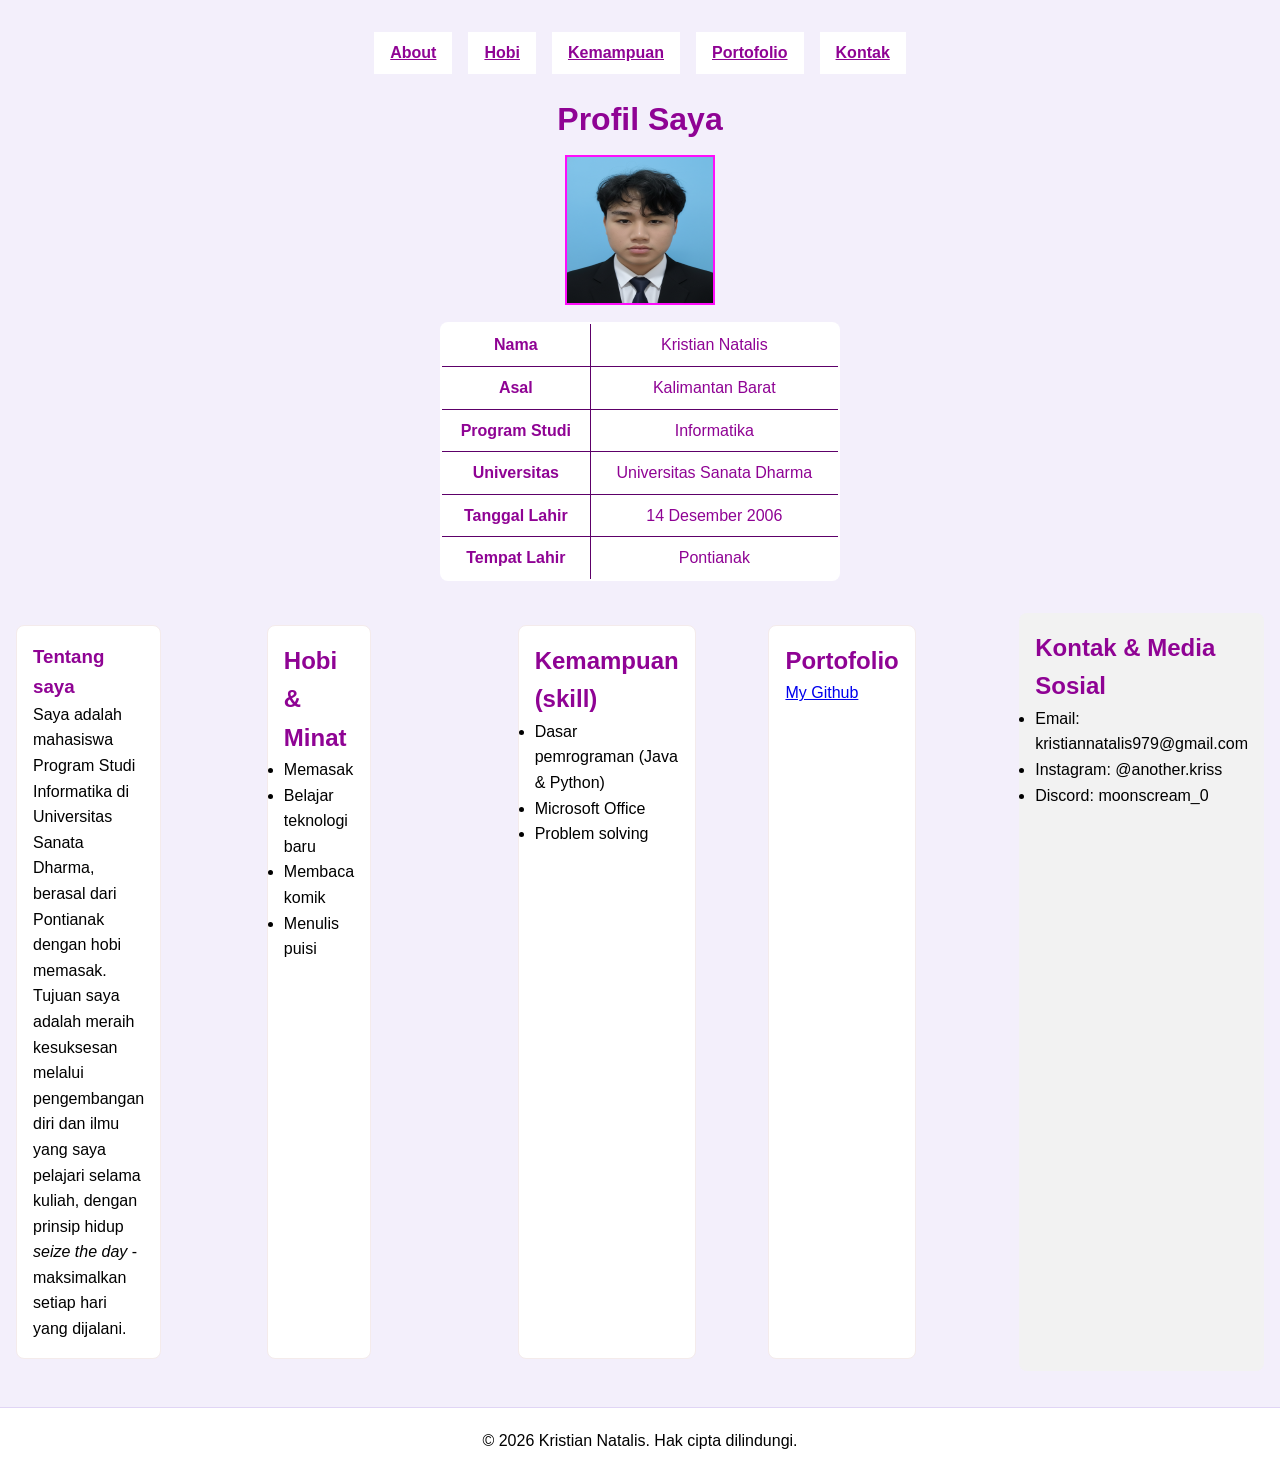
==== ProfilSemantik_255314019.html @ 9b44f3ac "Update ProfilSemantik_255314019.html" ====
<!DOCTYPE html>
<html lang="id">
<head>
    <meta charset="UTF-8">
    <meta name="viewport" content="width=device-width, initial-scale=1.0">
    <title>Profil Diri Saya</title>
    <link rel="stylesheet" href="ProfilSemantik.css">
</head>
<body>
    <header>
        <div class="center-content">
            <nav>
                <a href="#Tentang" class="color-text">About</a>
                <a href="#Hobi" class="color-text">Hobi</a>
                <a href="#Kemampuan" class="color-text">Kemampuan</a>
                <a href="#Portofolio" class="color-text">Portofolio</a>
                <a href="#Kontak" class="color-text">Kontak</a>
            </nav>
            <h1 class="color-text">Profil Saya</h1>
            <img src="foto.png" alt="Foto Profil">

            <table class="color-text">
                <tr>
                    <td><b>Nama</b></td>
                    <td>Kristian Natalis</td>
                </tr>
                <tr>
                    <td><b>Asal</b></td>
                    <td>Kalimantan Barat</td>
                </tr>
                <tr>
                    <td><b>Program Studi</b></td>
                    <td>Informatika</td>
                </tr>
                <tr>
                    <td><b>Universitas</b></td>
                    <td>Universitas Sanata Dharma</td>
                </tr>
                <tr>
                    <td><b>Tanggal Lahir</b></td>
                    <td>14 Desember 2006</td>
                </tr>
                <tr>
                    <td><b>Tempat Lahir</b></td>
                    <td>Pontianak</td>
                </tr>
            </table>
        </div>
    </header>

    <main>
        <section id="Tentang" class="daftar-artikel">
            <article>
                <h3 class="color-text">Tentang saya</h3>
                <p>
                    Saya adalah mahasiswa Program Studi Informatika di Universitas Sanata Dharma, berasal dari Pontianak dengan hobi memasak.
                    Tujuan saya adalah meraih kesuksesan melalui pengembangan diri dan ilmu yang saya pelajari selama kuliah, dengan prinsip hidup <i>seize the day</i> - maksimalkan setiap hari yang dijalani.
                </p>
            </article>
        </section>

        <section id="Hobi" class="daftar-artikel">
            <article>
                <h2 class="color-text">Hobi &amp; Minat</h2>
                <ul>
                    <li>Memasak</li>
                    <li>Belajar teknologi baru</li>
                    <li>Membaca komik</li>
                    <li>Menulis puisi</li>
                </ul>
            </article>
        </section>

        <section id="Kemampuan" class="daftar-artikel">
            <article>
                <h2 class="color-text">Kemampuan (skill)</h2>
                <ul>
                    <li>Dasar pemrograman (Java &amp; Python)</li>
                    <li>Microsoft Office</li>
                    <li>Problem solving</li>
                </ul>
            </article>
        </section>

        <section id="Portofolio" class="daftar-artikel">
            <article>
                <h2 class="color-text">Portofolio</h2>
                <a href="https://github.com/kristianNatalis">My Github</a>
            </article>
        </section>

        <aside id="Kontak">
            <h2 class="color-text">Kontak &amp; Media Sosial</h2>
            <ul>
                <li>Email: kristiannatalis979@gmail.com</li>
                <li>Instagram: @another.kriss</li>
                <li>Discord: moonscream_0</li>
            </ul>
        </aside>
    </main>

    <footer>
        <p>&copy; 2026 Kristian Natalis. Hak cipta dilindungi.</p>
    </footer>
</body>
</html>
---- ProfilSemantik.css ----
/* B.2 Reset dasar dan box-sizing */
* {
    margin: 0;
    padding: 0;
    box-sizing: border-box;
}

body {
    font-family: Arial, sans-serif;
    line-height: 1.6;
    background-color: #f3effb;
}

/* B.3 Flexbox pada header dan nav */
header {
    display: flex;
    justify-content: center;
    align-items: center;
    flex-wrap: wrap;
    padding: 16px;
    background-color: #f3effb;
}

nav {
    display: flex;
    flex-wrap: wrap;
    justify-content: center;
    gap: 10px 16px;             
    margin: 16px 0 20px 0;
}

nav a {
    color: #8a0394;              
    font-weight: bold;
    padding: 8px 16px;          /* biar area klik lebih luas*/
    background-color: #ffffff;   /* buat background */
}


/* Elemen Header & Tabel Responsif */
.center-content {
    text-align: center;
    width: 100%;
    max-width: 100%;
}

.center-content table {
    margin-left: auto;
    margin-right: auto;
}

.color-text {
    color: rgb(143, 3, 148);
}

img {
    border: 2px solid #ff0dfb;
    width: 150px;
    height: 150px;
    margin: 10px 0;
}

table {
    border: 2px solid #8a0394;
    border-collapse: collapse;
    width: 100%;
    max-width: 400px;
    background-color: #ffffff;
    border-radius: 8px;
    overflow: hidden;
}

td {
    padding: 8px;
    border: 1px solid #5d0069;
}

/* B.4 CSS Grid pada daftar artikel */
.daftar-artikel {
    display: grid;
    grid-template-columns: 1fr;
    gap: 20px;
    padding: 12px 0;
}

.daftar-artikel article {
    border: 1px solid #f4ebeb;
    border-radius: 8px;
    padding: 16px;
    background-color: #ffffff;
}

/* B.5 Menata main & aside berdampingan */
main {
    display: flex;
    flex-direction: column;
    gap: 20px;
    padding: 16px;
}

aside {
    background-color: #f2f2f2;
    padding: 16px;
    border-radius: 8px;
}

/* B.6 Media query mobile-first */
@media (min-width: 768px) {
    .daftar-artikel {
        grid-template-columns: repeat(2, 1fr);
    }
    main {
        flex-direction: row;
    }
    main > section {
        flex: 3;
    }
    main > aside {
        flex: 1;
    }
}

@media (min-width: 1024px) {
    .daftar-artikel {
        grid-template-columns: repeat(3, 1fr);
    }
}

footer {
    text-align: center;
    padding: 20px;
    background-color: #ffffff;
    border-top: 1px solid #e0d5f5;
    margin-top: 20px;
}
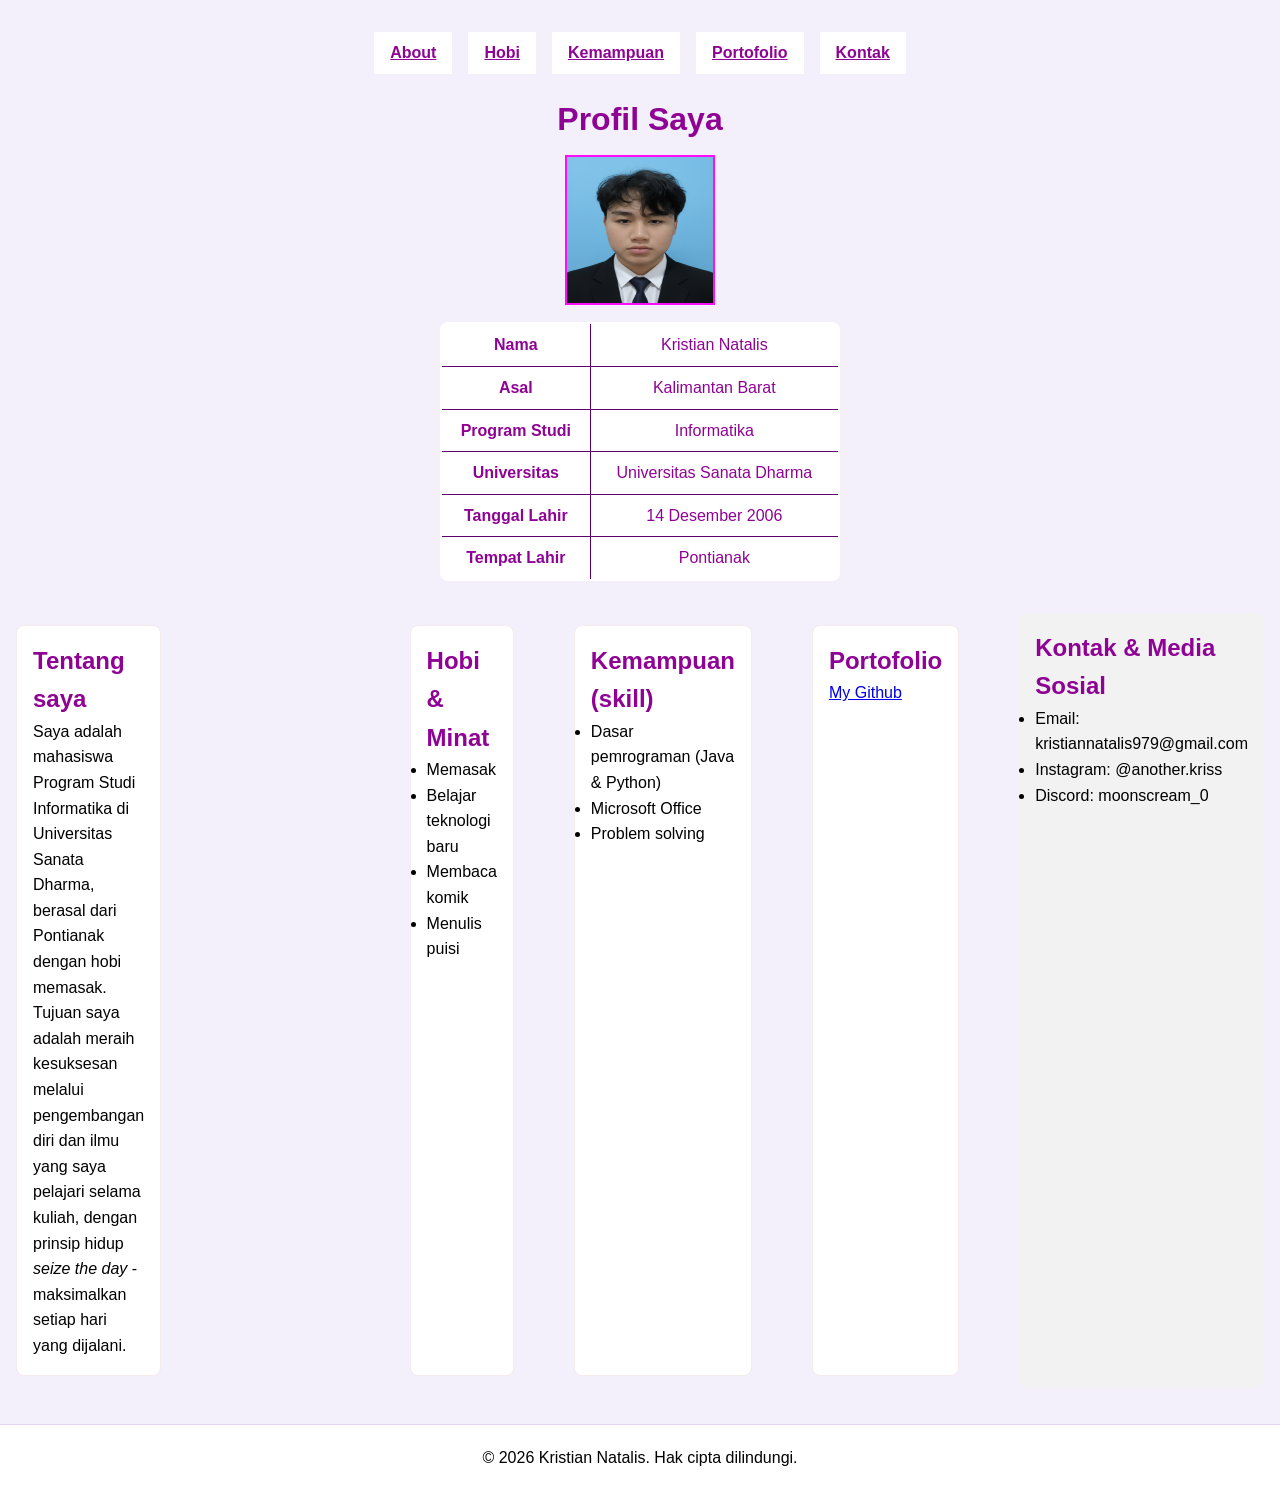
==== commit 28140f74: "Fix HTML structure and update content" ====
--- a/ProfilSemantik_255314019.html
+++ b/ProfilSemantik_255314019.html
@@ -49,17 +49,17 @@
     </header>
 
     <main>
-        <section id="Tentang" class="daftar-artikel">
+        <div id="Tentang" class="daftar-artikel">
             <article>
-                <h3 class="color-text">Tentang saya</h3>
+                <h2 class="color-text">Tentang saya</h2>
                 <p>
                     Saya adalah mahasiswa Program Studi Informatika di Universitas Sanata Dharma, berasal dari Pontianak dengan hobi memasak.
                     Tujuan saya adalah meraih kesuksesan melalui pengembangan diri dan ilmu yang saya pelajari selama kuliah, dengan prinsip hidup <i>seize the day</i> - maksimalkan setiap hari yang dijalani.
                 </p>
             </article>
-        </section>
+        </div>
 
-        <section id="Hobi" class="daftar-artikel">
+        <div id="Hobi" class="daftar-artikel">
             <article>
                 <h2 class="color-text">Hobi &amp; Minat</h2>
                 <ul>
@@ -69,9 +69,9 @@
                     <li>Menulis puisi</li>
                 </ul>
             </article>
-        </section>
+        </div>
 
-        <section id="Kemampuan" class="daftar-artikel">
+        <div id="Kemampuan" class="daftar-artikel">
             <article>
                 <h2 class="color-text">Kemampuan (skill)</h2>
                 <ul>
@@ -80,14 +80,14 @@
                     <li>Problem solving</li>
                 </ul>
             </article>
-        </section>
+        </div>
 
-        <section id="Portofolio" class="daftar-artikel">
+        <div id="Portofolio" class="daftar-artikel">
             <article>
                 <h2 class="color-text">Portofolio</h2>
                 <a href="https://github.com/kristianNatalis">My Github</a>
             </article>
-        </section>
+        </div>
 
         <aside id="Kontak">
             <h2 class="color-text">Kontak &amp; Media Sosial</h2>
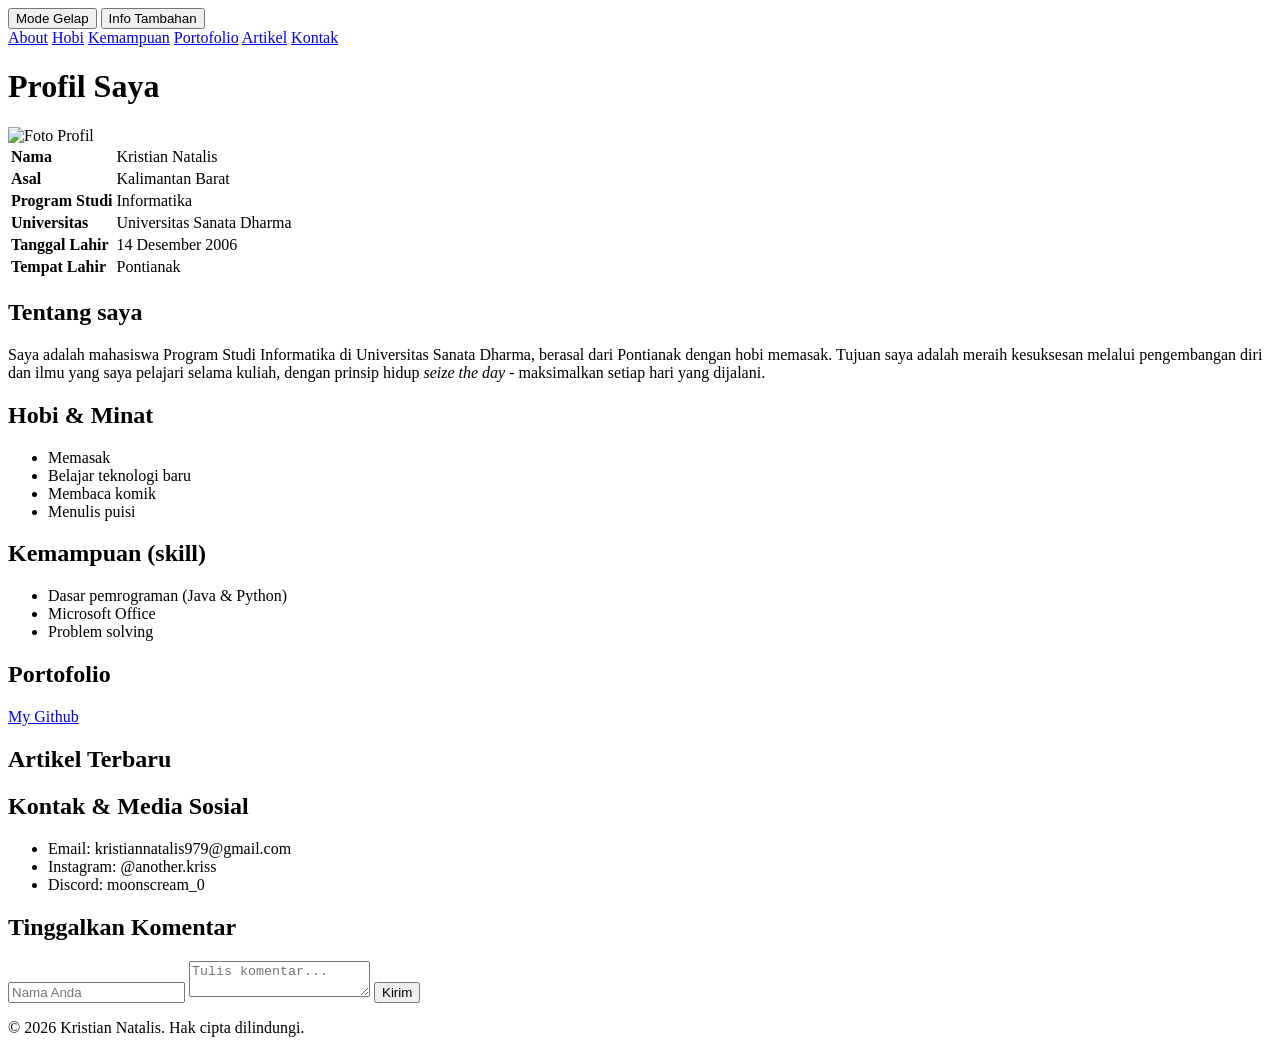
==== commit 2ff8ae0c: "Update ProfilSemantik_255314019.html" ====
--- a/ProfilSemantik_255314019.html
+++ b/ProfilSemantik_255314019.html
@@ -9,13 +9,21 @@
 <body>
     <header>
         <div class="center-content">
+            <!-- Tombol tema & info (Modul 3) -->
+            <nav>
+                <button id="btn-tema">Mode Gelap</button>
+                <button id="btn-info">Info Tambahan</button>
+            </nav>
+
             <nav>
                 <a href="#Tentang" class="color-text">About</a>
                 <a href="#Hobi" class="color-text">Hobi</a>
                 <a href="#Kemampuan" class="color-text">Kemampuan</a>
                 <a href="#Portofolio" class="color-text">Portofolio</a>
+                <a href="#Artikel" class="color-text">Artikel</a>
                 <a href="#Kontak" class="color-text">Kontak</a>
             </nav>
+
             <h1 class="color-text">Profil Saya</h1>
             <img src="foto.png" alt="Foto Profil">
 
@@ -49,18 +57,19 @@
     </header>
 
     <main>
-        <div id="Tentang" class="daftar-artikel">
-            <article>
+        <!-- Semua konten utama dibungkus <section> supaya sejajar dengan <aside> -->
+        <section>
+            <!-- Bagian ini yang disembunyikan/ditampilkan tombol "Info Tambahan" -->
+            <div id="info-tambahan">
+            <article id="Tentang" class="kartu">
                 <h2 class="color-text">Tentang saya</h2>
                 <p>
                     Saya adalah mahasiswa Program Studi Informatika di Universitas Sanata Dharma, berasal dari Pontianak dengan hobi memasak.
                     Tujuan saya adalah meraih kesuksesan melalui pengembangan diri dan ilmu yang saya pelajari selama kuliah, dengan prinsip hidup <i>seize the day</i> - maksimalkan setiap hari yang dijalani.
                 </p>
             </article>
-        </div>
 
-        <div id="Hobi" class="daftar-artikel">
-            <article>
+            <article id="Hobi" class="kartu">
                 <h2 class="color-text">Hobi &amp; Minat</h2>
                 <ul>
                     <li>Memasak</li>
@@ -69,10 +78,8 @@
                     <li>Menulis puisi</li>
                 </ul>
             </article>
-        </div>
 
-        <div id="Kemampuan" class="daftar-artikel">
-            <article>
+            <article id="Kemampuan" class="kartu">
                 <h2 class="color-text">Kemampuan (skill)</h2>
                 <ul>
                     <li>Dasar pemrograman (Java &amp; Python)</li>
@@ -80,14 +87,19 @@
                     <li>Problem solving</li>
                 </ul>
             </article>
-        </div>
 
-        <div id="Portofolio" class="daftar-artikel">
-            <article>
+            <article id="Portofolio" class="kartu">
                 <h2 class="color-text">Portofolio</h2>
                 <a href="https://github.com/kristianNatalis">My Github</a>
             </article>
-        </div>
+            </div>
+
+            <!-- Artikel dirender oleh script.js ke dalam .daftar-artikel -->
+            <div id="Artikel">
+                <h2 class="color-text">Artikel Terbaru</h2>
+                <div class="daftar-artikel"></div>
+            </div>
+        </section>
 
         <aside id="Kontak">
             <h2 class="color-text">Kontak &amp; Media Sosial</h2>
@@ -99,8 +111,19 @@
         </aside>
     </main>
 
+    <section id="komentar">
+        <h2 class="color-text">Tinggalkan Komentar</h2>
+        <form id="form-komentar">
+            <input type="text" id="input-nama" placeholder="Nama Anda" required>
+            <textarea id="input-pesan" placeholder="Tulis komentar..." required></textarea>
+            <button type="submit">Kirim</button>
+        </form>
+        <ul id="daftar-komentar"></ul>
+    </section>
+
     <footer>
         <p>&copy; 2026 Kristian Natalis. Hak cipta dilindungi.</p>
     </footer>
+    <script src="script.js"></script>
 </body>
 </html>
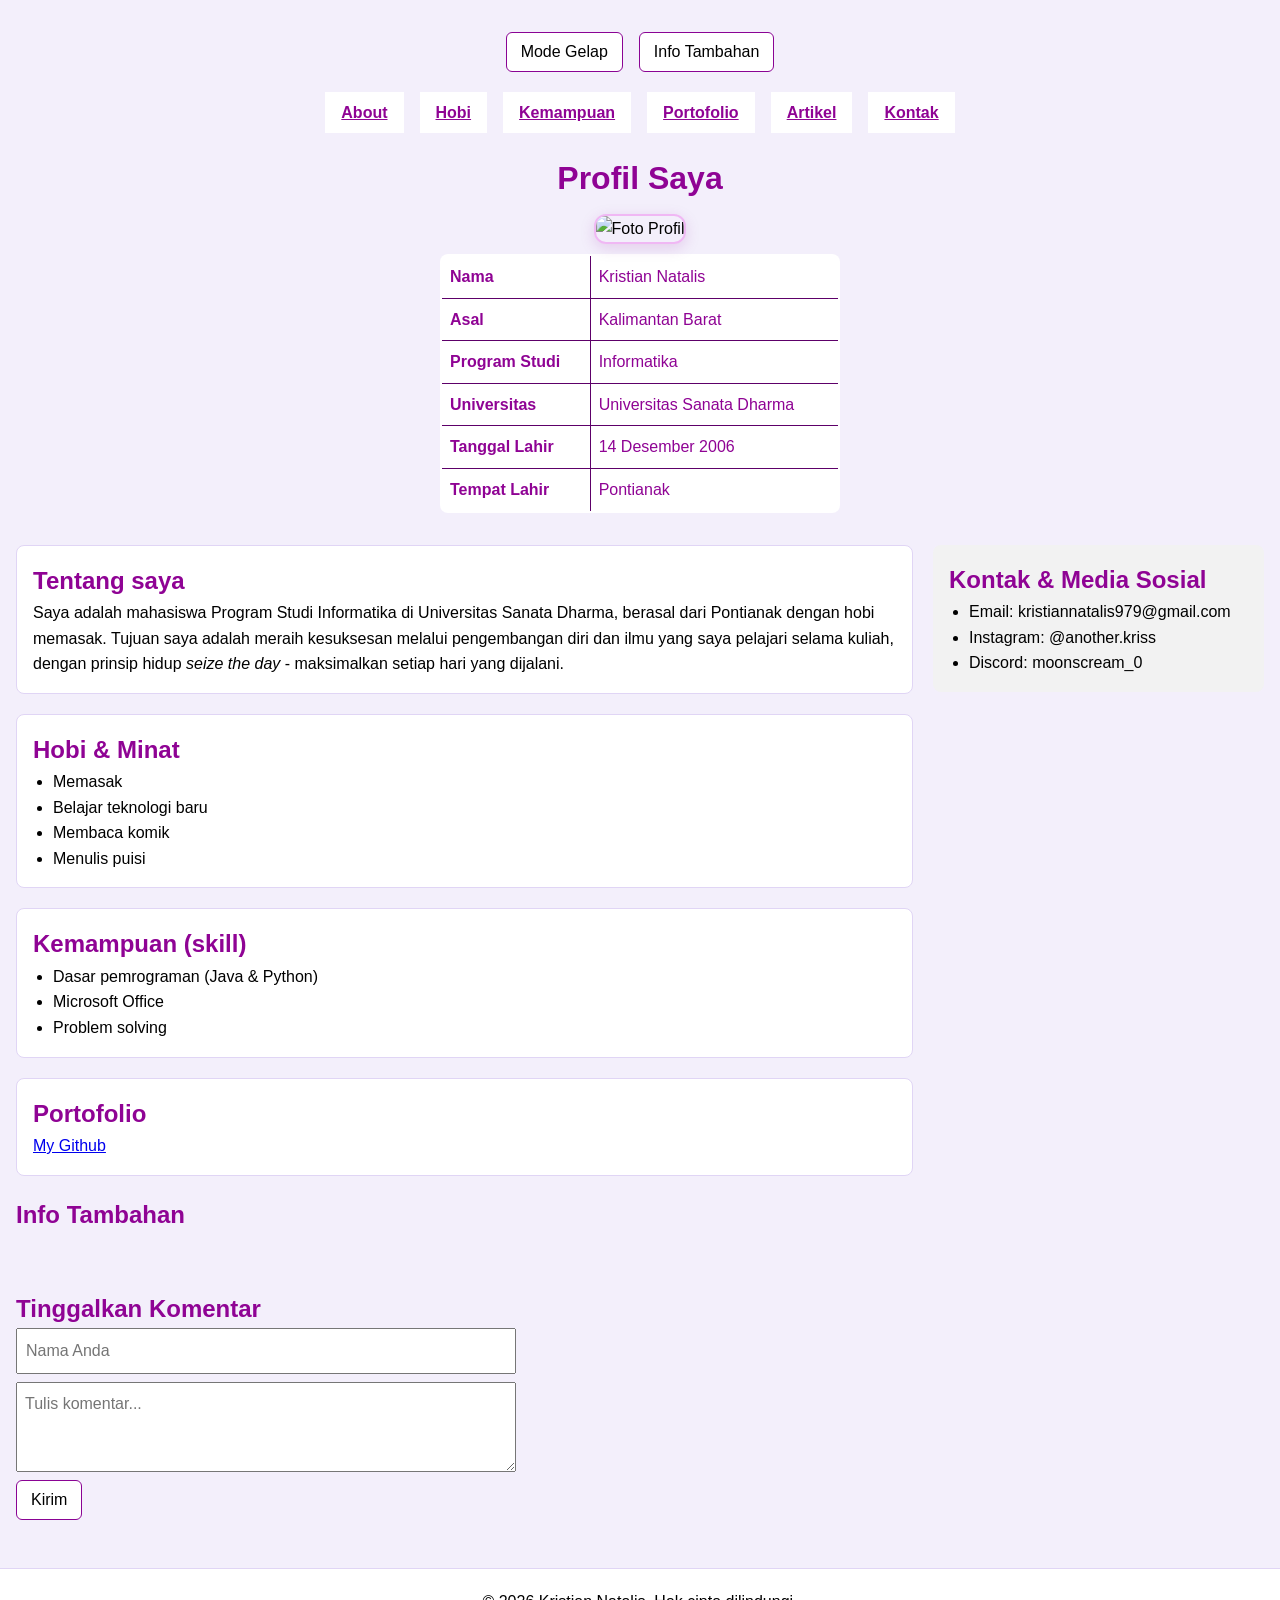
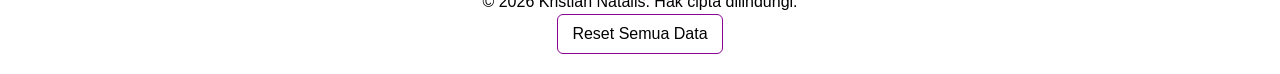
==== commit 6346be7f: "Add reset button to footer Added a reset button to clear all data." ====
--- a/ProfilSemantik_255314019.html
+++ b/ProfilSemantik_255314019.html
@@ -9,7 +9,6 @@
 <body>
     <header>
         <div class="center-content">
-            <!-- Tombol tema & info (Modul 3) -->
             <nav>
                 <button id="btn-tema">Mode Gelap</button>
                 <button id="btn-info">Info Tambahan</button>
@@ -57,9 +56,7 @@
     </header>
 
     <main>
-        <!-- Semua konten utama dibungkus <section> supaya sejajar dengan <aside> -->
         <section>
-            <!-- Bagian ini yang disembunyikan/ditampilkan tombol "Info Tambahan" -->
             <div id="info-tambahan">
             <article id="Tentang" class="kartu">
                 <h2 class="color-text">Tentang saya</h2>
@@ -94,9 +91,8 @@
             </article>
             </div>
 
-            <!-- Artikel dirender oleh script.js ke dalam .daftar-artikel -->
             <div id="Artikel">
-                <h2 class="color-text">Artikel Terbaru</h2>
+                <h2 class="color-text">Info Tambahan</h2>
                 <div class="daftar-artikel"></div>
             </div>
         </section>
@@ -123,6 +119,7 @@
 
     <footer>
         <p>&copy; 2026 Kristian Natalis. Hak cipta dilindungi.</p>
+        <button id="btn-reset">Reset Semua Data</button>
     </footer>
     <script src="script.js"></script>
 </body>
--- a/ProfilSemantik.css
+++ b/ProfilSemantik.css
@@ -0,0 +1,244 @@
+/* B.2 Reset dasar dan box-sizing */
+* {
+    margin: 0;
+    padding: 0;
+    box-sizing: border-box;
+}
+
+body {
+    font-family: Arial, sans-serif;
+    line-height: 1.6;
+    background-color: #f3effb;
+}
+
+/* B.3 Flexbox pada header dan nav */
+header {
+    display: flex;
+    justify-content: center;
+    align-items: center;
+    flex-wrap: wrap;
+    padding: 16px;
+    background-color: #f3effb;
+}
+
+nav {
+    display: flex;
+    flex-wrap: wrap;
+    justify-content: center;
+    gap: 10px 16px;
+    margin: 16px 0 20px 0;
+}
+
+nav a {
+    color: #8a0394;
+    font-weight: bold;
+    padding: 8px 16px;
+    background-color: #ffffff;
+}
+
+button {
+    cursor: pointer;
+    padding: 6px 14px;
+    border: 1px solid #8a0394;
+    border-radius: 6px;
+    background: #ffffff;
+    font: inherit;
+}
+
+/* Elemen Header & Tabel Responsif */
+.center-content {
+    text-align: center;
+    width: 100%;
+    max-width: 100%;
+}
+
+.center-content table {
+    margin-left: auto;
+    margin-right: auto;
+}
+
+.color-text {
+    color: rgb(143, 3, 148);
+}
+
+img {
+    border: 2px solid #ff0dfb;
+    width: 150px;
+    height: 150px;
+    margin: 10px 0;
+}
+
+table {
+    border: 2px solid #8a0394;
+    border-collapse: collapse;
+    width: 100%;
+    max-width: 400px;
+    background-color: #ffffff;
+    border-radius: 8px;
+    overflow: hidden;
+}
+
+td {
+    padding: 8px;
+    border: 1px solid #5d0069;
+    text-align: left;
+}
+
+/* Kartu konten statis (Tentang, Hobi, Kemampuan, Portofolio) */
+.kartu,
+.daftar-artikel article {
+    border: 1px solid #e0d5f5;
+    border-radius: 8px;
+    padding: 16px;
+    background-color: #ffffff;
+}
+
+.kartu ul,
+aside ul {
+    padding-left: 20px;
+}
+
+/* B.4 CSS Grid pada daftar artikel */
+.daftar-artikel {
+    display: grid;
+    grid-template-columns: 1fr;
+    gap: 20px;
+    padding: 12px 0;
+}
+
+.daftar-artikel article button {
+    margin: 8px 8px 0 0;
+}
+
+/* B.5 Menata main & aside berdampingan */
+main {
+    display: flex;
+    flex-direction: column;
+    gap: 20px;
+    padding: 16px;
+}
+
+main > section {
+    display: flex;
+    flex-direction: column;
+    gap: 20px;
+    min-width: 0;
+}
+
+#info-tambahan {
+    display: flex;
+    flex-direction: column;
+    gap: 20px;
+}
+
+aside {
+    background-color: #f2f2f2;
+    padding: 16px;
+    border-radius: 8px;
+    align-self: flex-start;
+}
+
+/* Form komentar */
+#komentar {
+    padding: 16px;
+}
+
+#form-komentar input,
+#form-komentar textarea {
+    display: block;
+    width: 100%;
+    max-width: 500px;
+    margin-bottom: 8px;
+    padding: 8px;
+    font: inherit;
+}
+
+#form-komentar textarea {
+    min-height: 90px;
+}
+
+#daftar-komentar {
+    margin-top: 12px;
+    padding-left: 20px;
+}
+
+/* B.6 Media query mobile-first */
+@media (min-width: 768px) {
+    .daftar-artikel {
+        grid-template-columns: repeat(2, 1fr);
+    }
+    main {
+        flex-direction: row;
+    }
+    main > section {
+        flex: 3;
+    }
+    main > aside {
+        flex: 1;
+    }
+}
+
+@media (min-width: 1024px) {
+    .daftar-artikel {
+        grid-template-columns: repeat(3, 1fr);
+    }
+}
+
+footer {
+    text-align: center;
+    padding: 20px;
+    background-color: #ffffff;
+    border-top: 1px solid #e0d5f5;
+    margin-top: 20px;
+}
+
+/* ===== Dark mode ===== */
+body.dark-mode {
+    background-color: #1a1a1a;
+    color: #f2f2f2;
+}
+
+body.dark-mode header { background-color: #1a1a1a; }
+body.dark-mode footer { background-color: #222; border-top-color: #444; }
+body.dark-mode table { background-color: #222; }
+body.dark-mode nav a { background-color: #333; }
+
+body.dark-mode .kartu,
+body.dark-mode article,
+body.dark-mode aside { border-color: #444; background: #222; }
+
+body.dark-mode button { background: #333; color: #f2f2f2; border-color: #666; }
+
+body.dark-mode a { color: #e48cf0; }
+
+/* ===== Kelas bantu ===== */
+.tersembunyi {
+    display: none !important;
+}
+
+.artikel-hover {
+    background-color: #eef4fb;
+}
+
+/* hover di dark mode (harus setelah aturan dark-mode article) */
+body.dark-mode .artikel-hover {
+    background-color: #2d3a4d;
+}
+
+img {
+    width: 150px;
+    height: 150px;
+    object-fit: cover; /* Memastikan foto tidak terdistorsi */
+    border-radius: 12px; /* Sudut bulat yang halus */
+    border: 2px solid rgba(238, 130, 238, 0.5); 
+    box-shadow: 0 4px 15px rgba(138, 3, 148, 0.15); /* Bayangan lembut di sekeliling foto */
+    margin: 10px 0;
+    transition: transform 0.3s ease, box-shadow 0.3s ease, border-color 0.3s ease;
+}
+
+
+img:hover {
+    transform: translateY(-3px); /* Foto sedikit terangkat */
+    border-color: #8a0394; /* Warna border menyala sesuai tema */
+    box-shadow: 0 8px 20px rgba(138, 3, 148, 0.3); /* Bayangan lebih jelas */
+}
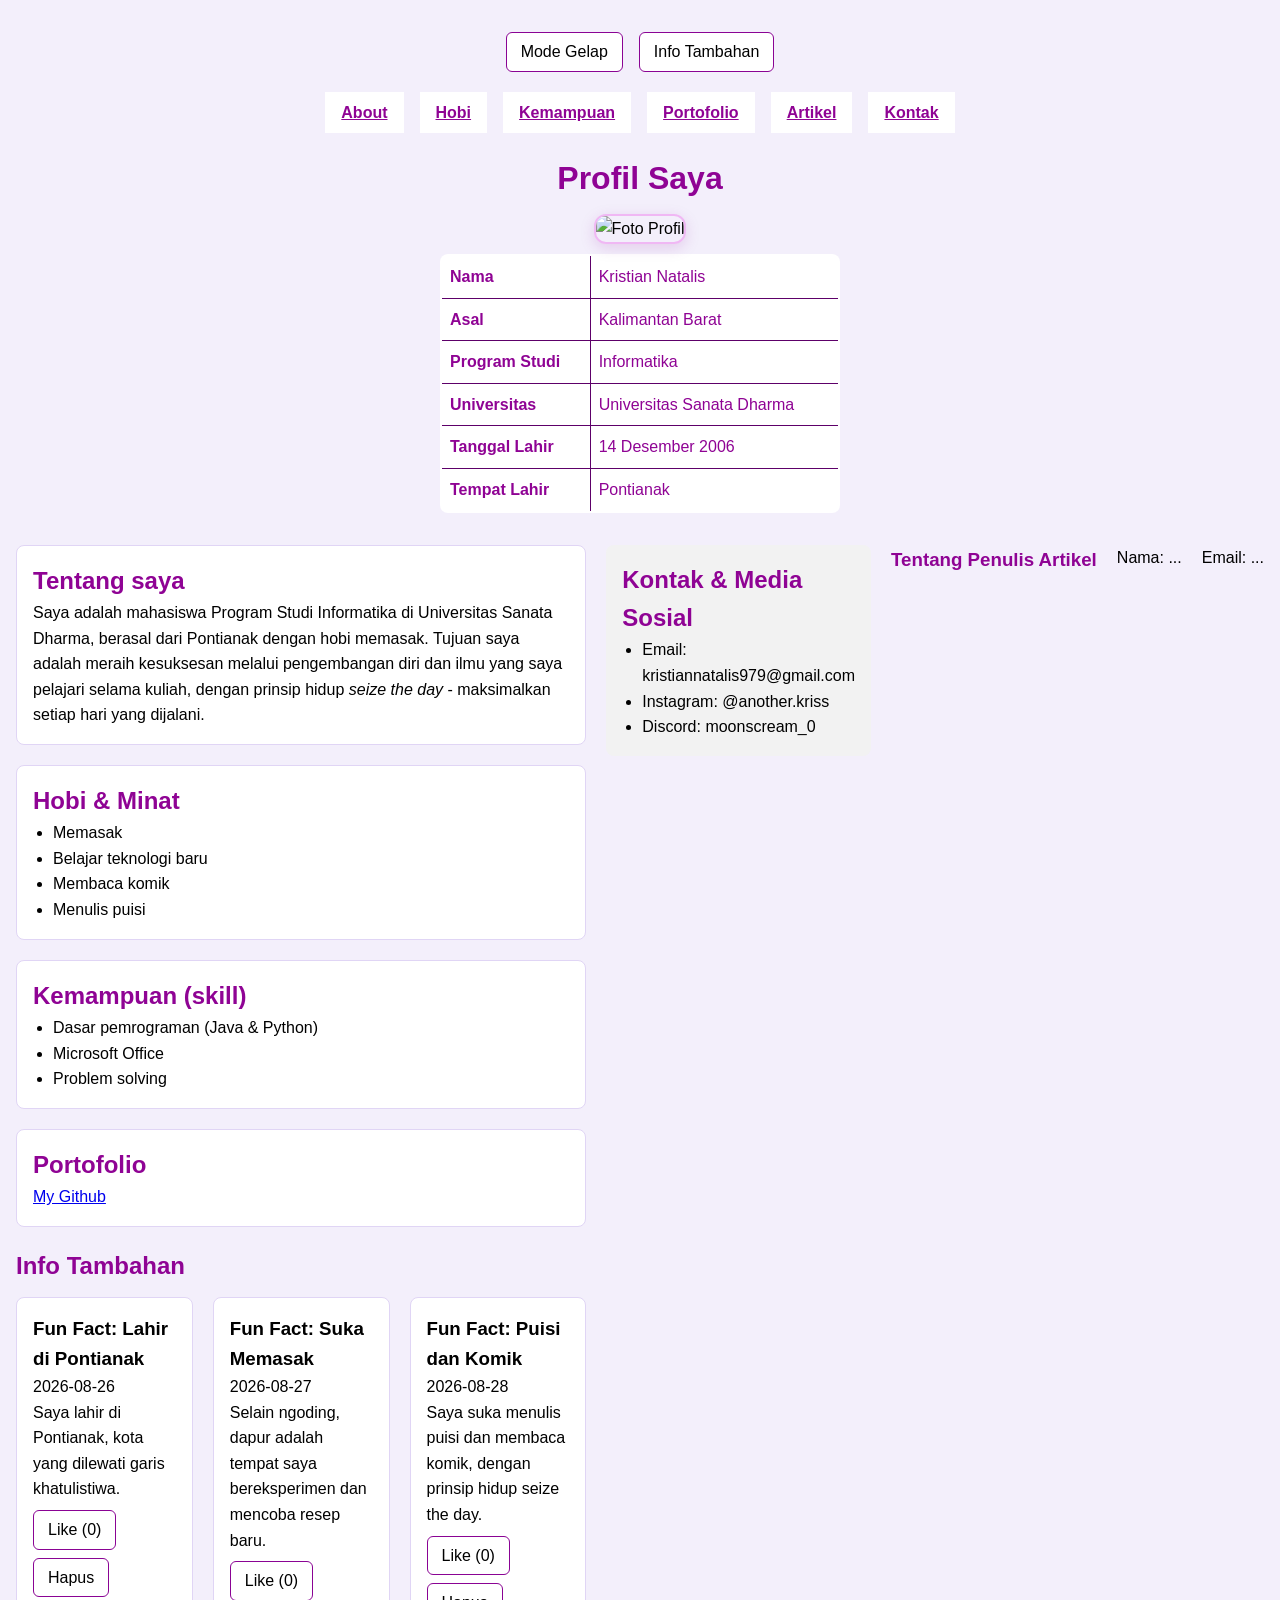
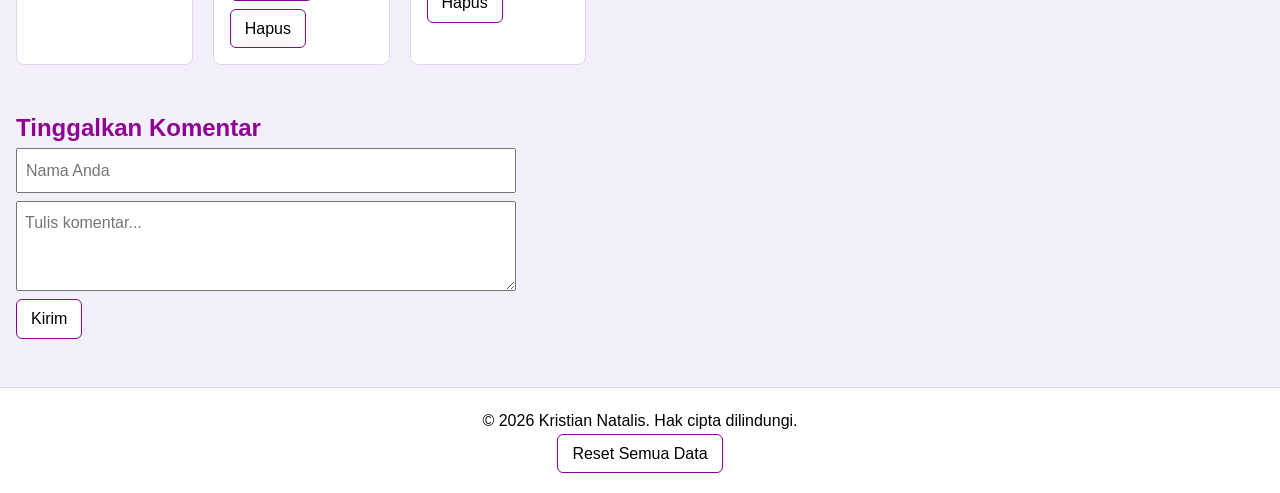
==== commit d0a6f3ad: "Update ProfilSemantik_255314019.html" ====
--- a/ProfilSemantik_255314019.html
+++ b/ProfilSemantik_255314019.html
@@ -93,6 +93,7 @@
 
             <div id="Artikel">
                 <h2 class="color-text">Info Tambahan</h2>
+                <p id="loading" style="display:none;"><span class="spinner"></span> Memuat artikel...</p>
                 <div class="daftar-artikel"></div>
             </div>
         </section>
@@ -103,8 +104,12 @@
                 <li>Email: kristiannatalis979@gmail.com</li>
                 <li>Instagram: @another.kriss</li>
                 <li>Discord: moonscream_0</li>
+                
             </ul>
         </aside>
+        <h3 class="color-text">Tentang Penulis Artikel</h3>
+        <p>Nama: <span id="nama-penulis">...</span></p>
+        <p>Email: <span id="email-penulis">...</span></p>
     </main>
 
     <section id="komentar">
--- a/ProfilSemantik.css
+++ b/ProfilSemantik.css
@@ -1,4 +1,4 @@
-/* B.2 Reset dasar dan box-sizing */
+/* Reset dasar dan box-sizing */
 * {
     margin: 0;
     padding: 0;
@@ -11,7 +11,7 @@
     background-color: #f3effb;
 }
 
-/* B.3 Flexbox pada header dan nav */
+/*  Flexbox pada header dan nav */
 header {
     display: flex;
     justify-content: center;
@@ -84,7 +84,7 @@
     text-align: left;
 }
 
-/* Kartu konten statis (Tentang, Hobi, Kemampuan, Portofolio) */
+/* Kartu konten (Tentang, Hobi, Kemampuan, Portofolio) */
 .kartu,
 .daftar-artikel article {
     border: 1px solid #e0d5f5;
@@ -98,7 +98,7 @@
     padding-left: 20px;
 }
 
-/* B.4 CSS Grid pada daftar artikel */
+/*  CSS Grid pada daftar artikel */
 .daftar-artikel {
     display: grid;
     grid-template-columns: 1fr;
@@ -110,7 +110,7 @@
     margin: 8px 8px 0 0;
 }
 
-/* B.5 Menata main & aside berdampingan */
+/*  Menata main & aside berdampingan */
 main {
     display: flex;
     flex-direction: column;
@@ -162,7 +162,7 @@
     padding-left: 20px;
 }
 
-/* B.6 Media query mobile-first */
+/*  Media query mobile-first */
 @media (min-width: 768px) {
     .daftar-artikel {
         grid-template-columns: repeat(2, 1fr);
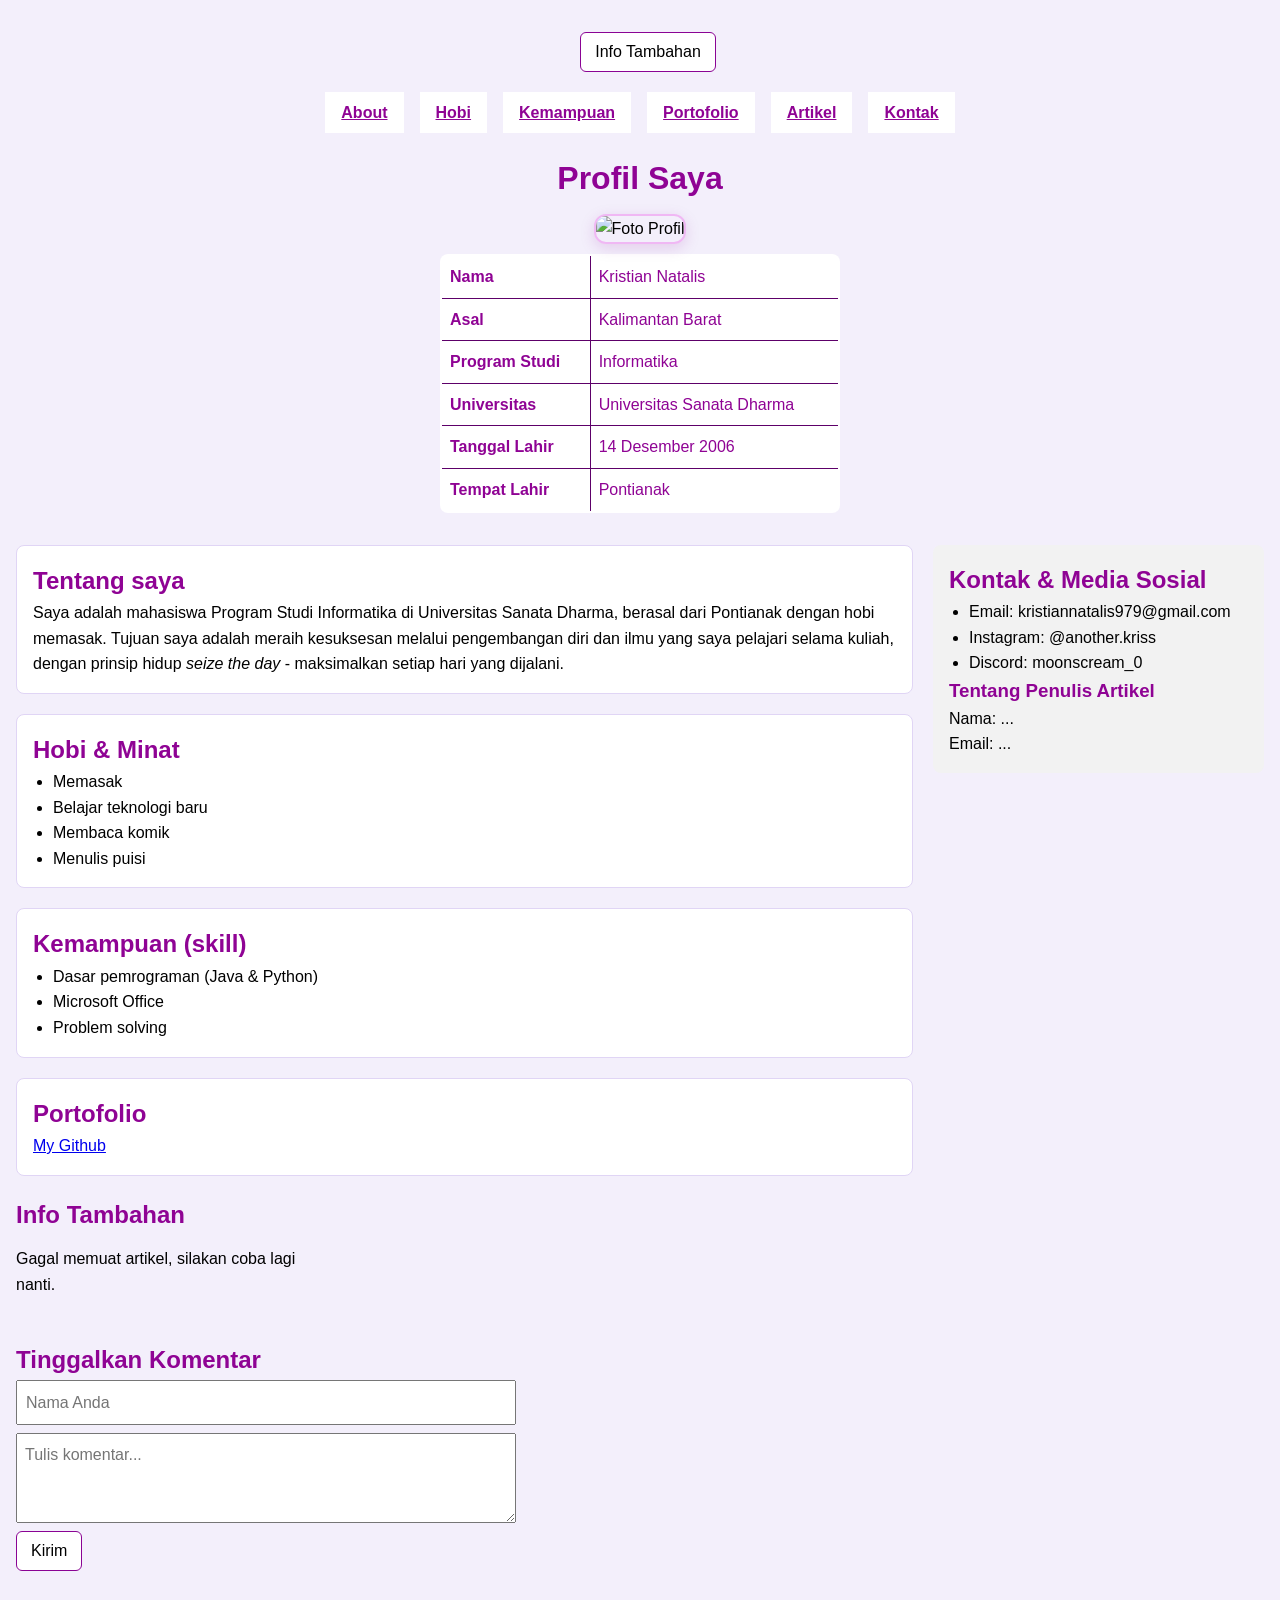
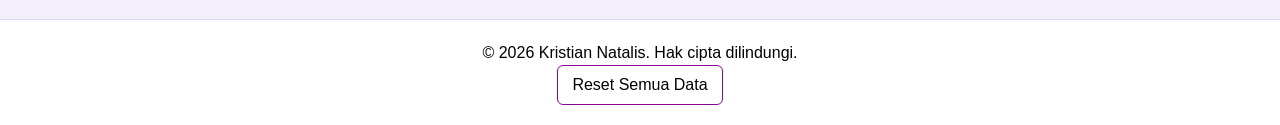
==== commit f833717e: "Update ProfilSemantik_255314019.html" ====
--- a/ProfilSemantik_255314019.html
+++ b/ProfilSemantik_255314019.html
@@ -10,7 +10,7 @@
     <header>
         <div class="center-content">
             <nav>
-                <button id="btn-tema">Mode Gelap</button>
+                <tombol-tema></tombol-tema>
                 <button id="btn-info">Info Tambahan</button>
             </nav>
 
@@ -24,6 +24,7 @@
             </nav>
 
             <h1 class="color-text">Profil Saya</h1>
+            <salam-pengguna nama="Pengunjung"></salam-pengguna>
             <img src="foto.png" alt="Foto Profil">
 
             <table class="color-text">
@@ -106,10 +107,11 @@
                 <li>Discord: moonscream_0</li>
                 
             </ul>
+            <h3 class="color-text">Tentang Penulis Artikel</h3>
+            <p>Nama: <span id="nama-penulis">...</span></p>
+            <p>Email: <span id="email-penulis">...</span></p>
         </aside>
-        <h3 class="color-text">Tentang Penulis Artikel</h3>
-        <p>Nama: <span id="nama-penulis">...</span></p>
-        <p>Email: <span id="email-penulis">...</span></p>
+        
     </main>
 
     <section id="komentar">
@@ -119,13 +121,14 @@
             <textarea id="input-pesan" placeholder="Tulis komentar..." required></textarea>
             <button type="submit">Kirim</button>
         </form>
-        <ul id="daftar-komentar"></ul>
+        <div id="daftar-komentar"></div>
     </section>
 
     <footer>
         <p>&copy; 2026 Kristian Natalis. Hak cipta dilindungi.</p>
         <button id="btn-reset">Reset Semua Data</button>
     </footer>
+    <script src="komponen.js"></script>
     <script src="script.js"></script>
 </body>
 </html>
--- a/ProfilSemantik.css
+++ b/ProfilSemantik.css
@@ -82,6 +82,31 @@
     padding: 8px;
     border: 1px solid #5d0069;
     text-align: left;
+}
+
+kartu-artikel {
+    display: block;
+}
+
+kartu-komentar {
+    display: block;
+    margin-bottom: 8px;
+}
+
+kartu-komentar button {
+    margin-left: 8px;
+    padding: 2px 8px;
+    font-size: 12px;
+}
+
+salam-pengguna {
+    display: block;
+    font-style: italic;
+    color: #8a0394;
+}
+
+body.dark-mode salam-pengguna {
+    color: #e48cf0;
 }
 
 /* Kartu konten (Tentang, Hobi, Kemampuan, Portofolio) */
@@ -242,3 +267,21 @@
     border-color: #8a0394; /* Warna border menyala sesuai tema */
     box-shadow: 0 8px 20px rgba(138, 3, 148, 0.3); /* Bayangan lebih jelas */
 }
+
+.spinner {
+  display: inline-block;
+  width: 18px;
+  height: 18px;
+  border: 3px solid #ccc;
+  border-top-color: #4a90d9;
+  border-radius: 50%;
+  vertical-align: middle;
+  animation: putar 0.8s linear infinite;
+}
+@keyframes putar {
+  to { transform: rotate(360deg); }
+}
+button:disabled {
+    opacity: 0.6;
+    cursor: not-allowed;
+}
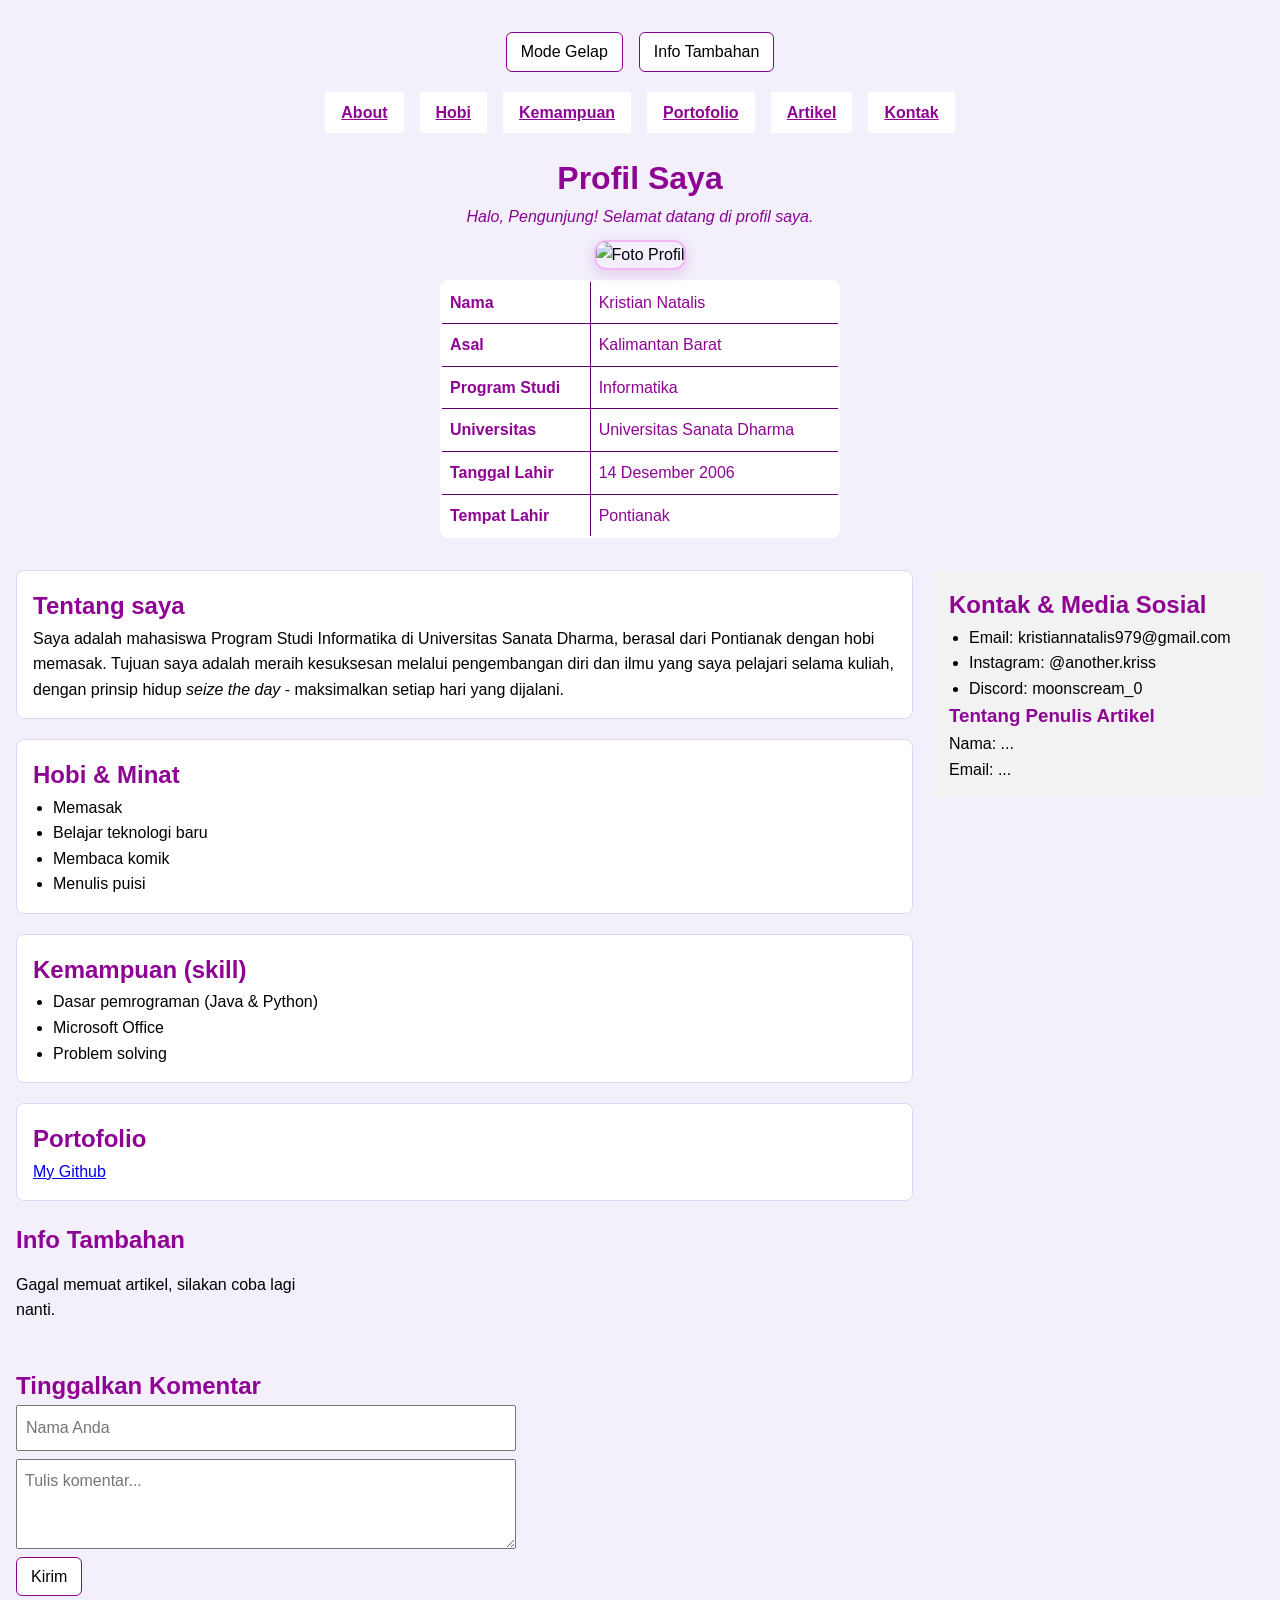
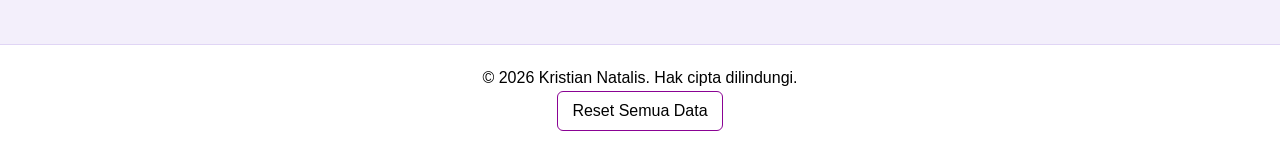
==== commit 2a19dc6d: "Update ProfilSemantik_255314019.html" ====
--- a/ProfilSemantik_255314019.html
+++ b/ProfilSemantik_255314019.html
@@ -94,8 +94,7 @@
 
             <div id="Artikel">
                 <h2 class="color-text">Info Tambahan</h2>
-                <p id="loading" style="display:none;"><span class="spinner"></span> Memuat artikel...</p>
-                <div class="daftar-artikel"></div>
+                <daftar-artikel class="daftar-artikel" batas="6" batas-like="5"></daftar-artikel>
             </div>
         </section>
 
@@ -105,13 +104,13 @@
                 <li>Email: kristiannatalis979@gmail.com</li>
                 <li>Instagram: @another.kriss</li>
                 <li>Discord: moonscream_0</li>
-                
+
             </ul>
             <h3 class="color-text">Tentang Penulis Artikel</h3>
             <p>Nama: <span id="nama-penulis">...</span></p>
             <p>Email: <span id="email-penulis">...</span></p>
         </aside>
-        
+
     </main>
 
     <section id="komentar">
@@ -128,6 +127,7 @@
         <p>&copy; 2026 Kristian Natalis. Hak cipta dilindungi.</p>
         <button id="btn-reset">Reset Semua Data</button>
     </footer>
+    
     <script src="komponen.js"></script>
     <script src="script.js"></script>
 </body>
--- a/ProfilSemantik.css
+++ b/ProfilSemantik.css
@@ -84,21 +84,6 @@
     text-align: left;
 }
 
-kartu-artikel {
-    display: block;
-}
-
-kartu-komentar {
-    display: block;
-    margin-bottom: 8px;
-}
-
-kartu-komentar button {
-    margin-left: 8px;
-    padding: 2px 8px;
-    font-size: 12px;
-}
-
 salam-pengguna {
     display: block;
     font-style: italic;
@@ -109,9 +94,30 @@
     color: #e48cf0;
 }
 
-/* Kartu konten (Tentang, Hobi, Kemampuan, Portofolio) */
-.kartu,
-.daftar-artikel article {
+
+:root {
+    
+    --kartu-garis: #e0d5f5;
+    --kartu-latar: #ffffff;
+    --kartu-hover: #eef4fb;
+    --kartu-radius: 8px;      
+    --kartu-teks: #7a0085;    
+    --tombol-garis: #8a0394;
+    --tombol-latar: #ffffff;
+    --tombol-teks: #1a1a1a;
+    
+    --komentar-aksen: #8a0394;
+    --komentar-latar: transparent;
+}
+
+
+kartu-artikel::part(tombol-hapus) {
+    border-color: #d9534f;
+    color: #d9534f;
+}
+
+
+.kartu {
     border: 1px solid #e0d5f5;
     border-radius: 8px;
     padding: 16px;
@@ -123,7 +129,7 @@
     padding-left: 20px;
 }
 
-/*  CSS Grid pada daftar artikel */
+
 .daftar-artikel {
     display: grid;
     grid-template-columns: 1fr;
@@ -131,11 +137,7 @@
     padding: 12px 0;
 }
 
-.daftar-artikel article button {
-    margin: 8px 8px 0 0;
-}
-
-/*  Menata main & aside berdampingan */
+
 main {
     display: flex;
     flex-direction: column;
@@ -184,10 +186,9 @@
 
 #daftar-komentar {
     margin-top: 12px;
-    padding-left: 20px;
-}
-
-/*  Media query mobile-first */
+}
+
+
 @media (min-width: 768px) {
     .daftar-artikel {
         grid-template-columns: repeat(2, 1fr);
@@ -217,10 +218,20 @@
     margin-top: 20px;
 }
 
-/* ===== Dark mode ===== */
 body.dark-mode {
     background-color: #1a1a1a;
     color: #f2f2f2;
+
+    
+    --kartu-garis: #555;
+    --kartu-latar: #242424;
+    --kartu-hover: #2d3a4d;
+    --kartu-teks: #f2f2f2;
+    --tombol-garis: #666;
+    --tombol-latar: #333;
+    --tombol-teks: #f2f2f2;
+    --komentar-aksen: #e48cf0;
+    --komentar-latar: #262626;
 }
 
 body.dark-mode header { background-color: #1a1a1a; }
@@ -229,34 +240,24 @@
 body.dark-mode nav a { background-color: #333; }
 
 body.dark-mode .kartu,
-body.dark-mode article,
 body.dark-mode aside { border-color: #444; background: #222; }
 
 body.dark-mode button { background: #333; color: #f2f2f2; border-color: #666; }
 
 body.dark-mode a { color: #e48cf0; }
 
-/* ===== Kelas bantu ===== */
+
 .tersembunyi {
     display: none !important;
-}
-
-.artikel-hover {
-    background-color: #eef4fb;
-}
-
-/* hover di dark mode (harus setelah aturan dark-mode article) */
-body.dark-mode .artikel-hover {
-    background-color: #2d3a4d;
 }
 
 img {
     width: 150px;
     height: 150px;
-    object-fit: cover; /* Memastikan foto tidak terdistorsi */
-    border-radius: 12px; /* Sudut bulat yang halus */
-    border: 2px solid rgba(238, 130, 238, 0.5); 
-    box-shadow: 0 4px 15px rgba(138, 3, 148, 0.15); /* Bayangan lembut di sekeliling foto */
+    object-fit: cover; 
+    border-radius: 12px; 
+    border: 2px solid rgba(238, 130, 238, 0.5);
+    box-shadow: 0 4px 15px rgba(138, 3, 148, 0.15); 
     margin: 10px 0;
     transition: transform 0.3s ease, box-shadow 0.3s ease, border-color 0.3s ease;
 }
@@ -285,3 +286,14 @@
     opacity: 0.6;
     cursor: not-allowed;
 }
+
+kartu-artikel::part(tombol-like) {
+    background: #8a0394;
+    color: #ffffff;
+    border-color: #8a0394;
+    font-weight: bold;
+}
+
+kartu-artikel::part(tombol-like):hover {
+    background: #b100c0;
+}
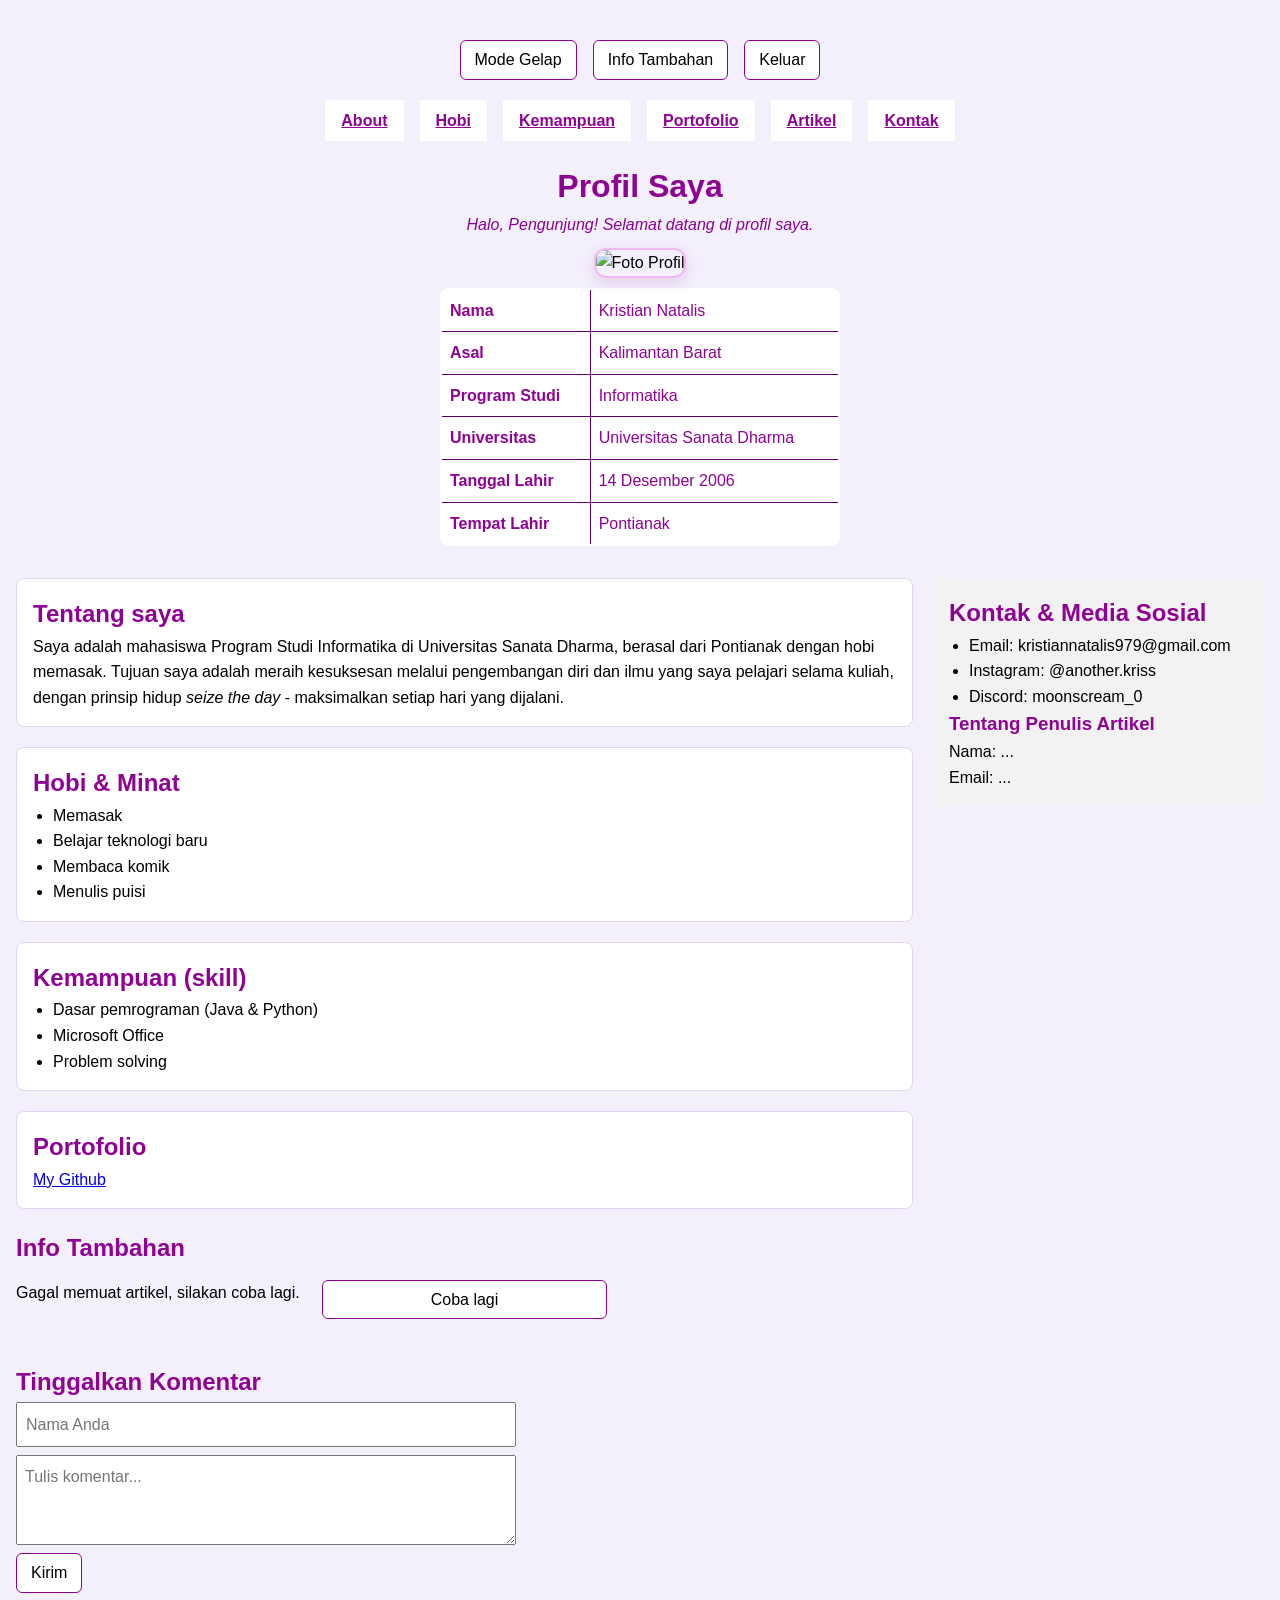
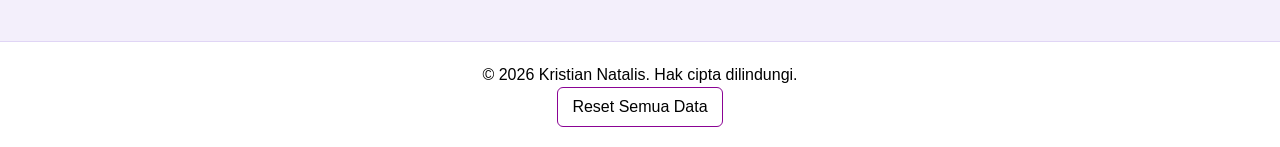
==== commit 7848d4c5: "Update ProfilSemantik_255314019.html" ====
--- a/ProfilSemantik_255314019.html
+++ b/ProfilSemantik_255314019.html
@@ -5,13 +5,24 @@
     <meta name="viewport" content="width=device-width, initial-scale=1.0">
     <title>Profil Diri Saya</title>
     <link rel="stylesheet" href="ProfilSemantik.css">
+    
+    <script src="auth.js"></script>
+    <script>wajibLogin();</script>
 </head>
 <body>
     <header>
         <div class="center-content">
+            <div class="profil-login">
+                <img id="foto-profil" class="tersembunyi" alt="Foto akun" width="40" height="40">
+                <span id="email-profil" class="email-profil"></span>
+                <info-sesi id="info-sesi"></info-sesi>
+            </div>
+
             <nav>
                 <tombol-tema></tombol-tema>
                 <button id="btn-info">Info Tambahan</button>
+                <button id="btn-logout" type="button">Keluar</button>
+                <a href="Login.html" id="btn-login-tamu" class="btn-login-nav">Masuk</a>
             </nav>
 
             <nav>
@@ -127,7 +138,6 @@
         <p>&copy; 2026 Kristian Natalis. Hak cipta dilindungi.</p>
         <button id="btn-reset">Reset Semua Data</button>
     </footer>
-    
     <script src="komponen.js"></script>
     <script src="script.js"></script>
 </body>
--- a/ProfilSemantik.css
+++ b/ProfilSemantik.css
@@ -1,4 +1,3 @@
-/* Reset dasar dan box-sizing */
 * {
     margin: 0;
     padding: 0;
@@ -11,7 +10,6 @@
     background-color: #f3effb;
 }
 
-/*  Flexbox pada header dan nav */
 header {
     display: flex;
     justify-content: center;
@@ -45,7 +43,6 @@
     font: inherit;
 }
 
-/* Elemen Header & Tabel Responsif */
 .center-content {
     text-align: center;
     width: 100%;
@@ -94,28 +91,23 @@
     color: #e48cf0;
 }
 
-
 :root {
-    
     --kartu-garis: #e0d5f5;
     --kartu-latar: #ffffff;
     --kartu-hover: #eef4fb;
-    --kartu-radius: 8px;      
-    --kartu-teks: #7a0085;    
+    --kartu-radius: 8px;
+    --kartu-teks: #1a1a1a;
     --tombol-garis: #8a0394;
     --tombol-latar: #ffffff;
     --tombol-teks: #1a1a1a;
-    
     --komentar-aksen: #8a0394;
     --komentar-latar: transparent;
 }
-
 
 kartu-artikel::part(tombol-hapus) {
     border-color: #d9534f;
     color: #d9534f;
 }
-
 
 .kartu {
     border: 1px solid #e0d5f5;
@@ -128,7 +120,6 @@
 aside ul {
     padding-left: 20px;
 }
-
 
 .daftar-artikel {
     display: grid;
@@ -137,7 +128,6 @@
     padding: 12px 0;
 }
 
-
 main {
     display: flex;
     flex-direction: column;
@@ -165,7 +155,6 @@
     align-self: flex-start;
 }
 
-/* Form komentar */
 #komentar {
     padding: 16px;
 }
@@ -187,7 +176,6 @@
 #daftar-komentar {
     margin-top: 12px;
 }
-
 
 @media (min-width: 768px) {
     .daftar-artikel {
@@ -222,7 +210,6 @@
     background-color: #1a1a1a;
     color: #f2f2f2;
 
-    
     --kartu-garis: #555;
     --kartu-latar: #242424;
     --kartu-hover: #2d3a4d;
@@ -246,7 +233,6 @@
 
 body.dark-mode a { color: #e48cf0; }
 
-
 .tersembunyi {
     display: none !important;
 }
@@ -254,19 +240,18 @@
 img {
     width: 150px;
     height: 150px;
-    object-fit: cover; 
-    border-radius: 12px; 
+    object-fit: cover;
+    border-radius: 12px;
     border: 2px solid rgba(238, 130, 238, 0.5);
-    box-shadow: 0 4px 15px rgba(138, 3, 148, 0.15); 
+    box-shadow: 0 4px 15px rgba(138, 3, 148, 0.15);
     margin: 10px 0;
     transition: transform 0.3s ease, box-shadow 0.3s ease, border-color 0.3s ease;
 }
 
-
 img:hover {
-    transform: translateY(-3px); /* Foto sedikit terangkat */
-    border-color: #8a0394; /* Warna border menyala sesuai tema */
-    box-shadow: 0 8px 20px rgba(138, 3, 148, 0.3); /* Bayangan lebih jelas */
+    transform: translateY(-3px);
+    border-color: #8a0394;
+    box-shadow: 0 8px 20px rgba(138, 3, 148, 0.3);
 }
 
 .spinner {
@@ -287,13 +272,145 @@
     cursor: not-allowed;
 }
 
-kartu-artikel::part(tombol-like) {
-    background: #8a0394;
-    color: #ffffff;
-    border-color: #8a0394;
+.profil-login {
+    display: flex;
+    flex-wrap: wrap;
+    align-items: center;
+    justify-content: center;
+    gap: 10px;
+    margin-top: 8px;
+}
+
+#foto-profil {
+    width: 40px;
+    height: 40px;
+    margin: 0;
+    border: 2px solid #8a0394;
+    border-radius: 50%;
+    box-shadow: none;
+}
+#foto-profil:hover {
+    transform: none;
+    box-shadow: none;
+}
+
+.email-profil {
+    font-size: 0.9rem;
+    color: #5d0069;
+}
+body.dark-mode .email-profil { color: #e48cf0; }
+
+info-sesi {
+    --sesi-latar: #ffffff;
+    --sesi-teks: #8a0394;
+    --sesi-garis: #8a0394;
+}
+body.dark-mode info-sesi {
+    --sesi-latar: #333333;
+    --sesi-teks: #e48cf0;
+    --sesi-garis: #e48cf0;
+}
+
+body.tamu #btn-logout,
+body.tamu .profil-login,
+body.tamu #form-komentar,
+body.tamu #komentar > button {
+    display: none;
+}
+body.tamu kartu-artikel::part(tombol-hapus),
+body.tamu kartu-komentar::part(tombol-hapus),
+body.tamu kartu-komentar::part(tombol-edit) {
+    display: none;
+}
+
+#btn-login-tamu {
+    display: none;
+    color: #8a0394;
     font-weight: bold;
-}
-
-kartu-artikel::part(tombol-like):hover {
-    background: #b100c0;
-}
+    padding: 6px 14px;
+    background-color: #ffffff;
+    border: 1px solid #8a0394;
+    border-radius: 6px;
+    text-decoration: none;
+}
+
+body.tamu #btn-login-tamu {
+    display: inline-block;
+}
+
+body.dark-mode #btn-login-tamu {
+    background-color: #333;
+    color: #e48cf0;
+    border-color: #666;
+}
+
+.halaman-login main {
+    flex-direction: column;
+    max-width: 420px;
+    margin: 3rem auto;
+    padding: 24px;
+    border: 1px solid #e0d5f5;
+    border-radius: 8px;
+    background-color: #ffffff;
+}
+
+#form-login {
+    display: grid;
+    gap: 8px;
+}
+
+#form-login input[type="text"],
+#form-login input[type="password"] {
+    width: 100%;
+    padding: 8px;
+    border: 2px solid #bbbbbb;
+    border-radius: 6px;
+    font: inherit;
+}
+
+#form-login .ingat {
+    display: flex;
+    align-items: center;
+    gap: 6px;
+}
+
+#form-login button[type="submit"] { justify-self: start; }
+
+.btn-tamu {
+    margin-top: 6px;
+    width: 100%;
+    padding: 8px;
+    background: transparent;
+    border: 1px dashed #8a0394;
+    color: #8a0394;
+    border-radius: 6px;
+    cursor: pointer;
+    font: inherit;
+    text-align: center;
+}
+
+.btn-tamu:hover {
+    background: #f3effb;
+}
+
+body.dark-mode .btn-tamu {
+    border-color: #e48cf0;
+    color: #e48cf0;
+}
+
+body.dark-mode .btn-tamu:hover {
+    background: #333333;
+}
+
+#pesan { min-height: 1.6em; color: #d9534f; font-weight: bold; }
+
+.petunjuk { font-size: 0.85rem; color: #666666; }
+
+body.dark-mode.halaman-login main { background-color: #222222; border-color: #444444; }
+body.dark-mode #form-login input[type="text"],
+body.dark-mode #form-login input[type="password"] {
+    background: #222222;
+    color: #f2f2f2;
+    border-color: #444444;
+}
+body.dark-mode .petunjuk { color: #aaaaaa; }
